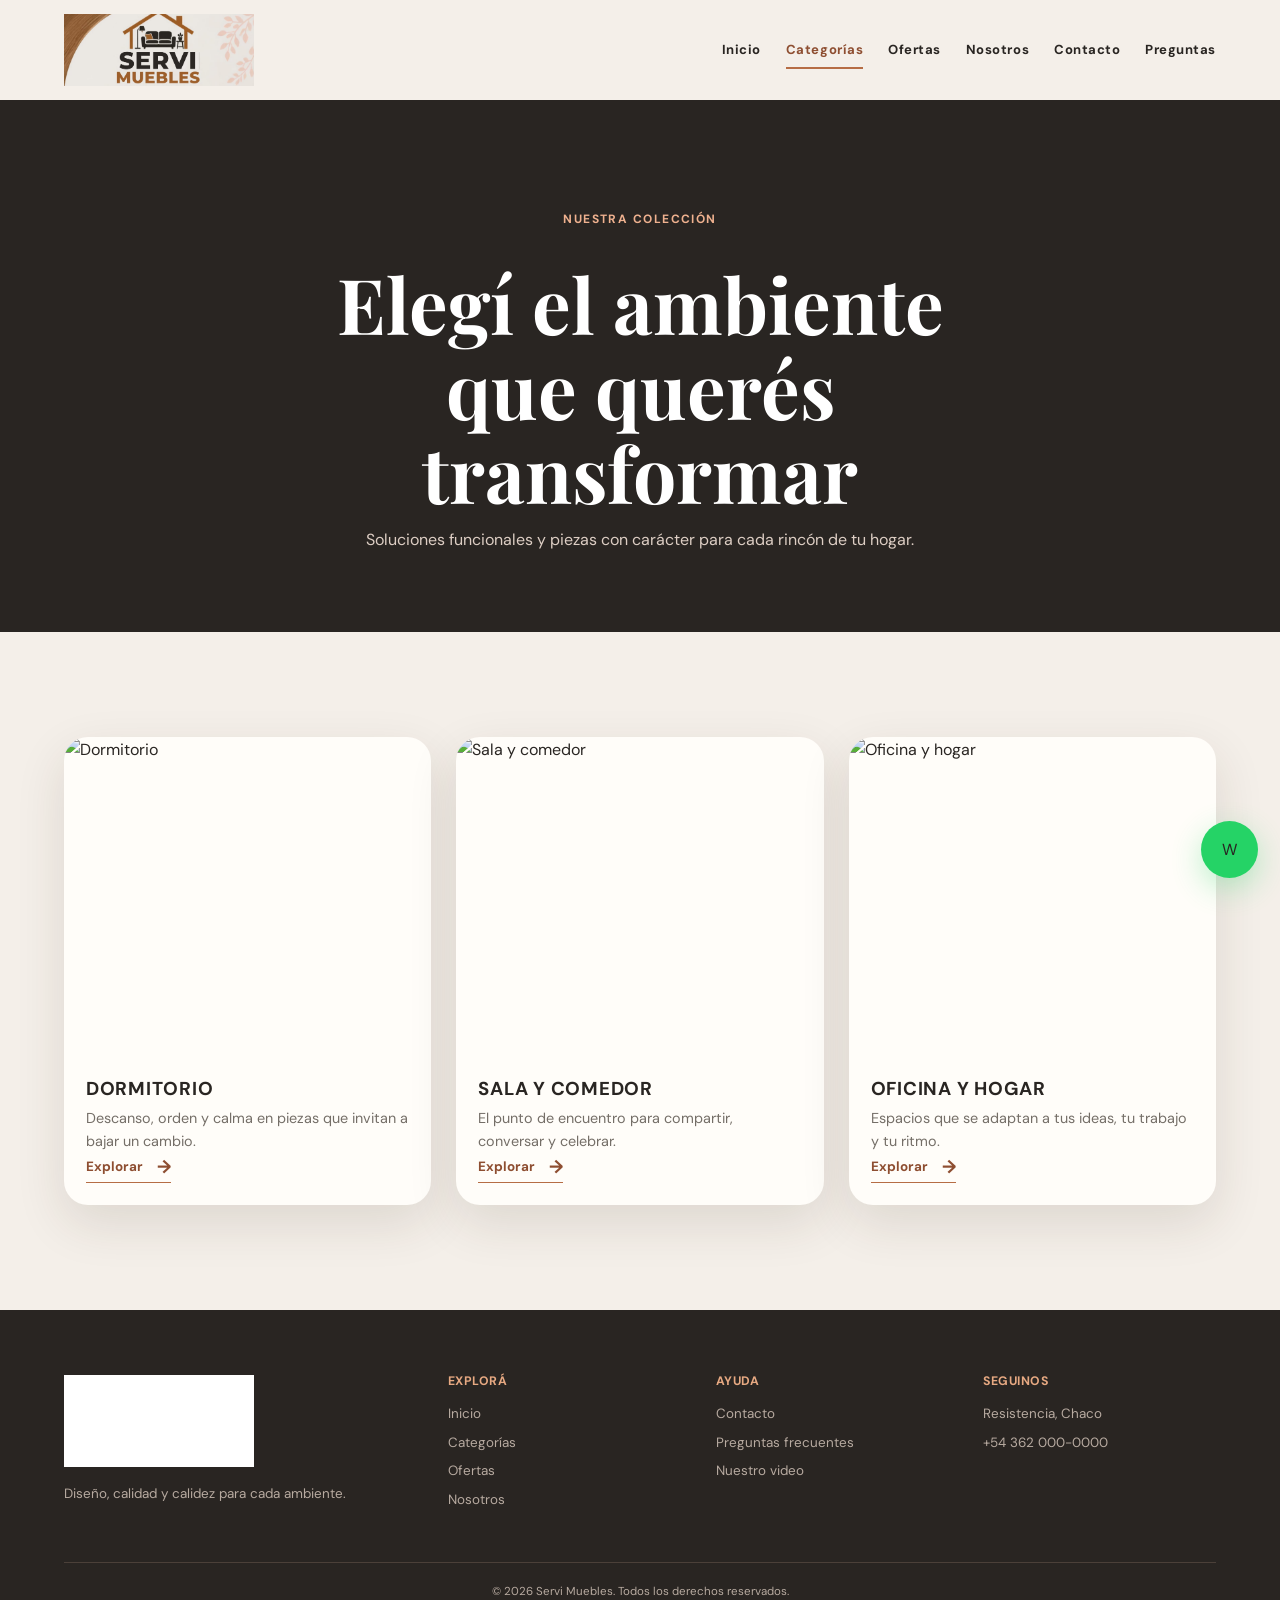
==== categorias.html @ a5e80b53 "inicio" ====
<!DOCTYPE html><html lang="es"><head><meta charset="UTF-8"><meta name="viewport" content="width=device-width, initial-scale=1"><title>Categorías | Servi Muebles</title><link rel="preconnect" href="https://fonts.googleapis.com"><link href="https://fonts.googleapis.com/css2?family=DM+Sans:wght@400;500;600;700&family=Playfair+Display:wght@600;700&display=swap" rel="stylesheet"><link rel="stylesheet" href="styles.css"></head><body>
<header class="header"><a href="index.html" class="brand"><img src="img/logo.jpeg" alt="Servi Muebles"></a><button class="burger" aria-label="Abrir menú" aria-expanded="false"><span></span><span></span><span></span></button><nav class="nav"><a href="index.html">Inicio</a><a class="on" href="categorias.html">Categorías</a><a href="ofertas.html">Ofertas</a><a href="nosotros.html">Nosotros</a><a href="contacto.html">Contacto</a><a href="faq.html">Preguntas</a></nav></header>
<main><section class="page-hero"><span class="crumb">Nuestra colección</span><h1>Elegí el ambiente<br>que querés transformar</h1><p>Soluciones funcionales y piezas con carácter para cada rincón de tu hogar.</p></section><section class="sec"><div class="page-content"><div class="detail-grid"><a class="detail-card reveal" href="dormitorio.html"><img src="https://images.unsplash.com/photo-1616486338812-3dadae4b4ace?auto=format&fit=crop&w=1000&q=85" alt="Dormitorio"><div><h3>Dormitorio</h3><p>Descanso, orden y calma en piezas que invitan a bajar un cambio.</p><span class="text-link">Explorar <span>→</span></span></div></a><a class="detail-card reveal" href="sala-comedor.html"><img src="https://images.unsplash.com/photo-1618221195710-dd6b41faaea6?auto=format&fit=crop&w=1000&q=85" alt="Sala y comedor"><div><h3>Sala y comedor</h3><p>El punto de encuentro para compartir, conversar y celebrar.</p><span class="text-link">Explorar <span>→</span></span></div></a><a class="detail-card reveal" href="oficina-hogar.html"><img src="https://images.unsplash.com/photo-1497366754035-f200968a6e72?auto=format&fit=crop&w=1000&q=85" alt="Oficina y hogar"><div><h3>Oficina y hogar</h3><p>Espacios que se adaptan a tus ideas, tu trabajo y tu ritmo.</p><span class="text-link">Explorar <span>→</span></span></div></a></div></div></section></main>
<footer class="footer"><div class="fgrid"><div><img class="footer-logo" src="img/logo.jpeg" alt="Servi Muebles"><p>Diseño, calidad y calidez para cada ambiente.</p></div><div><h4>Explorá</h4><a href="index.html">Inicio</a><a href="categorias.html">Categorías</a><a href="ofertas.html">Ofertas</a><a href="nosotros.html">Nosotros</a></div><div><h4>Ayuda</h4><a href="contacto.html">Contacto</a><a href="faq.html">Preguntas frecuentes</a><a href="index.html#videoSlide">Nuestro video</a></div><div><h4>Seguinos</h4><p>Resistencia, Chaco</p><p>+54 362 000-0000</p></div></div><p class="copy">© 2026 Servi Muebles. Todos los derechos reservados.</p></footer><a class="wa" id="wa" target="_blank" rel="noopener" aria-label="WhatsApp">W</a><button class="top" aria-label="Volver arriba">↑</button><script src="script.js"></script></body></html>
---- styles.css ----
:root{--ink:#292522;--muted:#746e67;--clay:#b66d45;--clay-dark:#8e4e31;--sand:#f4efe9;--paper:#fffdf9;--line:#e5dcd3;--shadow:0 18px 50px rgba(56,39,28,.12);--radius:24px}
*{box-sizing:border-box;margin:0;padding:0}html{scroll-behavior:smooth;scroll-padding-top:88px}body{font-family:'DM Sans',sans-serif;color:var(--ink);background:var(--sand);line-height:1.6;overflow-x:hidden}img,iframe,video{max-width:100%;display:block}a{color:inherit;text-decoration:none}button,input,select,textarea{font:inherit}button{cursor:pointer}h1,h2,h3,h4{line-height:1.1}h1,h2{font-family:'Playfair Display',serif}h3,h4{text-transform:uppercase;letter-spacing:.04em}code{font-size:.86em;color:#f6d5bf}
:focus-visible{outline:3px solid var(--clay);outline-offset:3px}.header{position:sticky;top:0;z-index:50;display:flex;justify-content:space-between;align-items:center;gap:30px;padding:14px 5%;background:rgba(244,239,233,.93);backdrop-filter:blur(16px);transition:box-shadow .3s}.header.scrolled{box-shadow:0 8px 30px rgba(42,30,22,.1)}.brand img{width:190px;height:auto}.nav{display:flex;align-items:center;gap:25px}.nav a{font-size:.82rem;font-weight:700;letter-spacing:.04em;padding:7px 0;border-bottom:2px solid transparent;transition:.25s}.nav a:hover,.nav a.on{color:var(--clay-dark);border-color:var(--clay)}.burger{display:none;background:none;border:0;width:36px}.burger span{display:block;height:2px;background:var(--ink);margin:7px 0;border-radius:3px;transition:.3s}.burger.open span:nth-child(1){transform:translateY(9px) rotate(45deg)}.burger.open span:nth-child(2){opacity:0}.burger.open span:nth-child(3){transform:translateY(-9px) rotate(-45deg)}
.hero{position:relative;height:min(760px,calc(100vh - 82px));min-height:560px;background:#302722;overflow:hidden}.slide{position:absolute;inset:0;display:flex;align-items:center;background-position:center;background-size:cover;opacity:0;visibility:hidden;transition:opacity .8s,visibility .8s}.slide.active{opacity:1;visibility:visible;z-index:1}.slide:before{content:"";position:absolute;inset:0;background:linear-gradient(90deg,rgba(25,18,14,.78),rgba(25,18,14,.22) 65%,rgba(25,18,14,.08))}.caption{position:relative;z-index:2;color:#fff;padding:0 10%;width:min(760px,90%)}.caption h1,.caption h2{font-size:clamp(2.5rem,6vw,5.7rem);font-weight:600;margin:12px 0 18px;max-width:760px}.caption p{max-width:540px;font-size:1.08rem;margin-bottom:28px;color:#f9eee6}.eyebrow{display:inline-block;color:var(--clay);font-size:.72rem;font-weight:700;letter-spacing:.18em;text-transform:uppercase}.caption .eyebrow{color:#f0b18d}.btn{display:inline-flex;align-items:center;justify-content:center;gap:15px;border:1px solid var(--clay);border-radius:999px;background:var(--clay);color:#fff;padding:13px 21px;font-size:.82rem;font-weight:700;transition:transform .25s,background .25s,box-shadow .25s}.btn span,.text-link span{font-size:1.15rem;line-height:0}.btn:hover{background:var(--clay-dark);box-shadow:0 10px 22px rgba(142,78,49,.25);transform:translateY(-2px)}.btn-light{background:transparent;color:var(--clay-dark)}.btn-light:hover{color:#fff}.arrow{position:absolute;top:50%;z-index:5;transform:translateY(-50%);width:46px;height:46px;border:1px solid rgba(255,255,255,.55);border-radius:50%;background:rgba(255,255,255,.08);color:#fff;font-size:1.15rem;transition:.25s}.arrow:hover{background:var(--clay);border-color:var(--clay)}.prev{left:4%}.next{right:4%}.dots{position:absolute;bottom:28px;left:0;right:0;z-index:5;display:flex;justify-content:center;gap:10px}.dots button{width:30px;height:3px;border:0;background:rgba(255,255,255,.45);transition:.3s}.dots button.on{background:#fff;width:54px}.video-slide{background:#1b1714}.youtube-wrap{position:absolute;inset:0;z-index:0}.youtube-wrap iframe{width:100%;height:100%;border:0;opacity:.72}.video-slide:before{z-index:1;background:linear-gradient(90deg,rgba(25,18,14,.86),rgba(25,18,14,.3) 70%)}
.sec{position:relative;padding:105px 5%;background:var(--sand)}.sec.alt{background:var(--paper)}.section-heading{max-width:740px;margin:0 auto 46px;text-align:center}.section-heading h2{font-size:clamp(2rem,4vw,3.4rem);font-weight:600;margin:12px 0}.sub{color:var(--muted);font-size:1rem}.grid{display:grid;gap:26px;max-width:1220px;margin:0 auto}.g3{grid-template-columns:repeat(3,1fr)}.g4{grid-template-columns:repeat(4,1fr)}.card{background:var(--paper);border:1px solid rgba(180,157,139,.25);border-radius:var(--radius);overflow:hidden;box-shadow:var(--shadow);transition:transform .35s,box-shadow .35s}.alt .card{background:#fbf6f0}.card:hover{transform:translateY(-8px);box-shadow:0 25px 55px rgba(56,39,28,.18)}.ph{position:relative;aspect-ratio:1.2;background:linear-gradient(135deg,#e9c6b3,#9c5838);overflow:hidden}.ph img{width:100%;height:100%;object-fit:cover;transition:transform .7s;filter:saturate(.92)}.card:hover .ph img{transform:scale(1.08)}.card-copy{padding:20px}.cat .card-copy{position:relative;padding:22px 24px 25px}.cat h3,.prod h3{font-size:1rem;margin:9px 0 7px}.card-number{font-size:.72rem;color:var(--clay);font-weight:700}.link{display:flex;align-items:center;justify-content:space-between;color:var(--clay-dark);font-size:.85rem;font-weight:700}.link b{font-size:1.25rem}.prod{text-align:center}.prod .card-copy{padding:18px 18px 23px}.prod p{color:var(--muted);font-size:.9rem;margin:10px 0 16px}.prod b{color:var(--clay-dark);font-size:1.13rem;margin-left:6px}.prod .btn{padding:10px 18px;font-size:.76rem}.tag{position:absolute;top:14px;left:14px;z-index:2;background:var(--ink);color:#fff;padding:6px 12px;border-radius:999px;font-size:.72rem;font-weight:700}.center{text-align:center;margin-top:40px}.two{display:grid;grid-template-columns:1fr 1fr;gap:clamp(35px,7vw,100px);align-items:center;max-width:1220px;margin:0 auto}.two h2{font-size:clamp(2rem,4vw,3.5rem);font-weight:600;margin:12px 0 20px}.two p{color:var(--muted);margin-bottom:14px}.frame{position:relative;padding:0 0 28px 28px}.frame:before{content:"";position:absolute;inset:28px 28px 0 0;background:#e5bca8;border-radius:var(--radius)}.frame .ph{position:relative;aspect-ratio:1;border-radius:var(--radius);box-shadow:var(--shadow)}.stamp{position:absolute;right:0;bottom:0;background:var(--clay);color:#fff;padding:16px 23px;border-radius:50%;width:106px;height:106px;display:grid;place-content:center;text-align:center;font-size:.7rem;text-transform:uppercase;letter-spacing:.08em;transform:rotate(9deg)}.stamp strong{font-family:'Playfair Display';font-size:1.55rem}.stats{display:grid;grid-template-columns:repeat(2,1fr);gap:12px;margin:26px 0}.stats div{padding:13px 15px;border-left:3px solid var(--clay);background:rgba(255,255,255,.5)}.stats strong{display:block;color:var(--clay-dark);font-family:'Playfair Display';font-size:2rem}.stats span{color:var(--muted);font-size:.78rem}.text-link{display:inline-flex;gap:14px;align-items:center;color:var(--clay-dark);font-size:.84rem;font-weight:700;border-bottom:1px solid var(--clay);padding-bottom:4px}.contact-layout{align-items:start}.form{padding:30px;display:grid;gap:14px}.form-title{display:flex;align-items:center;gap:13px;margin-bottom:4px}.form-title span{color:var(--clay);font-weight:700}.form-title h3{font-size:1.1rem}.form label{display:grid;gap:6px;color:var(--ink);font-size:.82rem;font-weight:700}input,select,textarea{width:100%;border:1px solid var(--line);border-radius:10px;background:#fff;padding:12px 13px;color:var(--ink);outline:0;transition:border .2s,box-shadow .2s}input:focus,select:focus,textarea:focus{border-color:var(--clay);box-shadow:0 0 0 3px rgba(182,109,69,.12)}textarea{resize:vertical}.err{min-height:1.2em;color:#ad382d;font-size:.8rem}.contact-info{padding:12px 0}.contact-info h3{font-family:'Playfair Display';font-size:clamp(1.8rem,3vw,2.7rem);font-weight:600;margin:12px 0 25px;text-transform:none}.info{display:grid;grid-template-columns:repeat(2,1fr);gap:15px;list-style:none;margin-bottom:25px}.info li{display:grid;gap:4px}.info b{font-size:.7rem;letter-spacing:.12em;text-transform:uppercase;color:var(--clay)}.info span{font-size:.85rem;color:var(--muted)}iframe{width:100%;height:250px;border:0;border-radius:16px}.faq{max-width:850px;margin:0 auto}.q{border-top:1px solid var(--line)}.q:last-child{border-bottom:1px solid var(--line)}.q button{width:100%;display:flex;align-items:center;justify-content:space-between;gap:25px;padding:22px 5px;border:0;background:transparent;color:var(--ink);font-weight:700;text-align:left}.q i{font-style:normal;color:var(--clay);font-size:1.4rem;font-weight:400}.a{max-height:0;overflow:hidden;transition:max-height .35s}.a p{padding:0 45px 22px 5px;color:var(--muted);font-size:.92rem}
.wa{position:fixed;right:22px;bottom:22px;z-index:60;width:57px;height:57px;display:grid;place-items:center;border-radius:50%;background:#25d366;box-shadow:0 10px 30px rgba(37,211,102,.3);animation:pulse 2.3s infinite}.wa:before{content:attr(data-tip);position:absolute;right:67px;background:var(--ink);color:#fff;padding:6px 10px;border-radius:7px;font-size:.75rem;white-space:nowrap;opacity:0;transition:.25s}.wa:hover:before{opacity:1}@keyframes pulse{0%,100%{box-shadow:0 10px 30px rgba(37,211,102,.25)}50%{box-shadow:0 10px 30px rgba(37,211,102,.25),0 0 0 12px rgba(37,211,102,0)}}.footer{background:var(--ink);color:#e9ded5;padding:65px 5% 22px}.fgrid{display:grid;grid-template-columns:1.5fr 1fr 1fr 1fr;gap:35px;max-width:1220px;margin:0 auto}.footer-logo{width:190px;filter:brightness(0) invert(1);margin-bottom:16px}.footer p,.footer a{display:block;color:#b7aaa0;font-size:.84rem;margin-bottom:7px}.footer h4{color:#e7a982;font-size:.77rem;margin-bottom:15px}.footer a:hover{color:#fff}.soc{display:flex;gap:10px;margin-top:14px}.soc a{display:grid;place-items:center;width:31px;height:31px;border:1px solid #66574e;border-radius:50%;color:#e7a982;font-size:.72rem}.copy{max-width:1220px;margin:45px auto 0;padding-top:20px;border-top:1px solid #4b4039;text-align:center!important;font-size:.72rem!important}.top{position:fixed;left:22px;bottom:22px;z-index:60;width:42px;height:42px;border:1px solid var(--clay);border-radius:50%;background:var(--clay);color:#fff;font-size:1.15rem;opacity:0;pointer-events:none;transition:.3s}.top.show{opacity:1;pointer-events:auto}.reveal{opacity:0;transform:translateY(25px);transition:opacity .7s,transform .7s}.reveal.in{opacity:1;transform:none}
.page-hero{padding:105px 5% 80px;background:var(--ink);color:#fff;text-align:center}.page-hero h1{font-size:clamp(2.6rem,6vw,5rem);margin:12px auto;max-width:820px}.page-hero p{max-width:620px;margin:auto;color:#ddcec4}.page-content{max-width:1220px;margin:auto}.detail-grid{display:grid;grid-template-columns:repeat(3,1fr);gap:25px}.detail-card{background:var(--paper);border-radius:var(--radius);overflow:hidden;box-shadow:var(--shadow)}.detail-card img{width:100%;aspect-ratio:1.15;object-fit:cover}.detail-card div{padding:22px}.detail-card h3{margin-bottom:8px}.detail-card p{color:var(--muted);font-size:.9rem}.crumb{display:inline-block;margin-bottom:20px;color:#efb18f;font-size:.75rem;font-weight:700;letter-spacing:.12em;text-transform:uppercase}
@media(max-width:1024px){.nav{gap:15px}.nav a{font-size:.76rem}.g4{grid-template-columns:repeat(2,1fr)}.fgrid{grid-template-columns:repeat(2,1fr)}}
@media(max-width:768px){.header{padding:12px 5%}.brand img{width:164px}.burger{display:block}.nav{position:absolute;top:100%;left:0;right:0;display:flex;align-items:stretch;flex-direction:column;gap:0;background:rgba(244,239,233,.98);box-shadow:var(--shadow);max-height:0;overflow:hidden;transition:max-height .4s}.nav.open{max-height:420px}.nav a{padding:14px 5%;border-bottom:1px solid var(--line)}.hero{height:calc(100svh - 75px);min-height:560px}.caption{padding:0 12%}.caption h1,.caption h2{font-size:clamp(2.35rem,11vw,4.3rem)}.caption p{font-size:.98rem}.arrow{width:38px;height:38px}.prev{left:4%}.next{right:4%}.sec{padding:75px 5%}.g3,.two{grid-template-columns:1fr}.two{gap:42px}.frame{max-width:620px;margin:0 auto}.info{grid-template-columns:1fr 1fr}.detail-grid{grid-template-columns:repeat(2,1fr)}}
@media(max-width:520px){.g4,.fgrid,.detail-grid{grid-template-columns:1fr}.section-heading{margin-bottom:32px}.caption{padding:0 13%}.caption .btn{padding:12px 17px}.dots{bottom:22px}.frame{padding-left:15px}.frame:before{inset:15px 15px 0 0}.stats{gap:8px}.stats strong{font-size:1.6rem}.stats span{font-size:.7rem}.info{grid-template-columns:1fr}.form{padding:21px}.wa{right:15px;bottom:15px;width:52px;height:52px}.top{left:15px;bottom:15px}.footer{padding-top:50px}}
@media(prefers-reduced-motion:reduce){*,*:before,*:after{animation:none!important;transition:none!important;scroll-behavior:auto!important}}
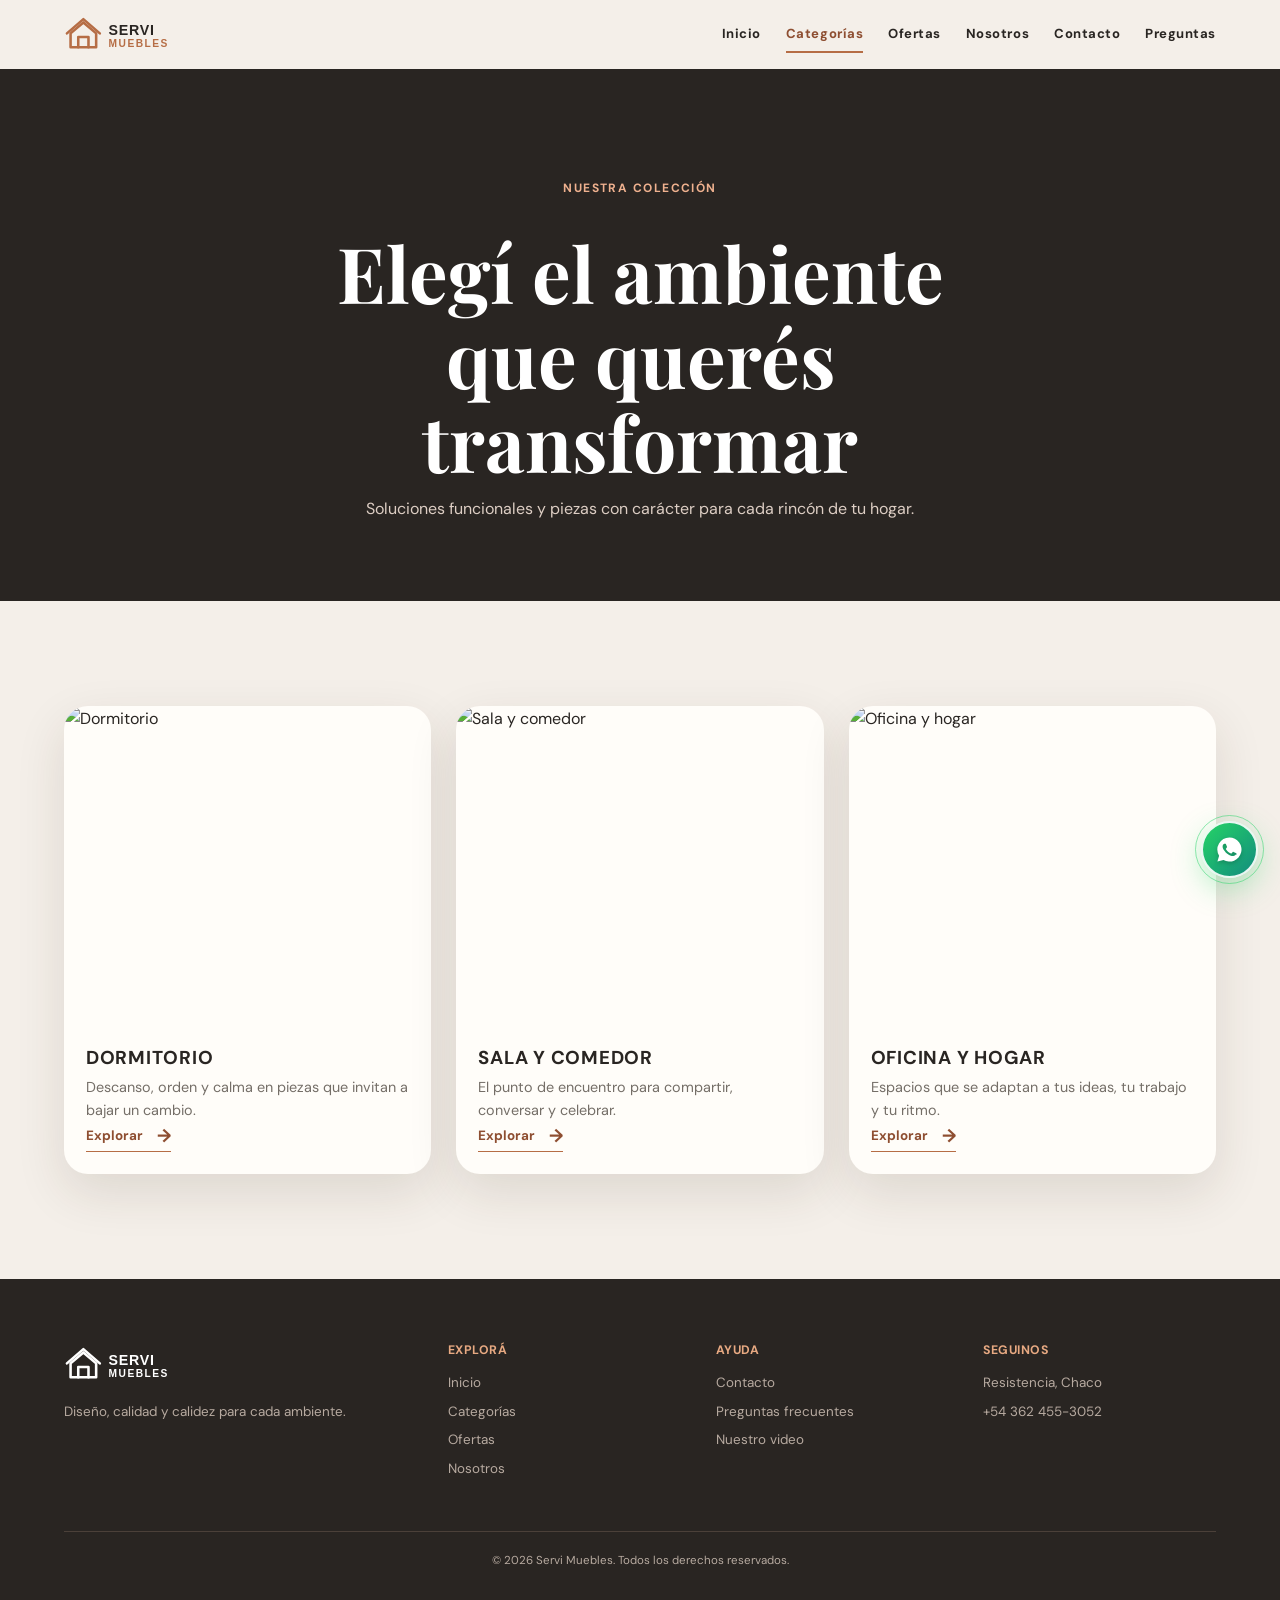
==== commit 86780c01: "whatsapp" ====
--- a/categorias.html
+++ b/categorias.html
@@ -1,5 +1,5 @@
 <!DOCTYPE html><html lang="es"><head><meta charset="UTF-8"><meta name="viewport" content="width=device-width, initial-scale=1"><title>Categorías | Servi Muebles</title><link rel="preconnect" href="https://fonts.googleapis.com"><link href="https://fonts.googleapis.com/css2?family=DM+Sans:wght@400;500;600;700&family=Playfair+Display:wght@600;700&display=swap" rel="stylesheet"><link rel="stylesheet" href="styles.css"></head><body>
-<header class="header"><a href="index.html" class="brand"><img src="img/logo.jpeg" alt="Servi Muebles"></a><button class="burger" aria-label="Abrir menú" aria-expanded="false"><span></span><span></span><span></span></button><nav class="nav"><a href="index.html">Inicio</a><a class="on" href="categorias.html">Categorías</a><a href="ofertas.html">Ofertas</a><a href="nosotros.html">Nosotros</a><a href="contacto.html">Contacto</a><a href="faq.html">Preguntas</a></nav></header>
+<header class="header"><a href="index.html" class="brand"><img src="img/logo.svg" alt="Servi Muebles"></a><button class="burger" aria-label="Abrir menú" aria-expanded="false"><span></span><span></span><span></span></button><nav class="nav"><a href="index.html">Inicio</a><a class="on" href="categorias.html">Categorías</a><a href="ofertas.html">Ofertas</a><a href="nosotros.html">Nosotros</a><a href="contacto.html">Contacto</a><a href="faq.html">Preguntas</a></nav></header>
 <main><section class="page-hero"><span class="crumb">Nuestra colección</span><h1>Elegí el ambiente<br>que querés transformar</h1><p>Soluciones funcionales y piezas con carácter para cada rincón de tu hogar.</p></section><section class="sec"><div class="page-content"><div class="detail-grid"><a class="detail-card reveal" href="dormitorio.html"><img src="https://images.unsplash.com/photo-1616486338812-3dadae4b4ace?auto=format&fit=crop&w=1000&q=85" alt="Dormitorio"><div><h3>Dormitorio</h3><p>Descanso, orden y calma en piezas que invitan a bajar un cambio.</p><span class="text-link">Explorar <span>→</span></span></div></a><a class="detail-card reveal" href="sala-comedor.html"><img src="https://images.unsplash.com/photo-1618221195710-dd6b41faaea6?auto=format&fit=crop&w=1000&q=85" alt="Sala y comedor"><div><h3>Sala y comedor</h3><p>El punto de encuentro para compartir, conversar y celebrar.</p><span class="text-link">Explorar <span>→</span></span></div></a><a class="detail-card reveal" href="oficina-hogar.html"><img src="https://images.unsplash.com/photo-1497366754035-f200968a6e72?auto=format&fit=crop&w=1000&q=85" alt="Oficina y hogar"><div><h3>Oficina y hogar</h3><p>Espacios que se adaptan a tus ideas, tu trabajo y tu ritmo.</p><span class="text-link">Explorar <span>→</span></span></div></a></div></div></section></main>
-<footer class="footer"><div class="fgrid"><div><img class="footer-logo" src="img/logo.jpeg" alt="Servi Muebles"><p>Diseño, calidad y calidez para cada ambiente.</p></div><div><h4>Explorá</h4><a href="index.html">Inicio</a><a href="categorias.html">Categorías</a><a href="ofertas.html">Ofertas</a><a href="nosotros.html">Nosotros</a></div><div><h4>Ayuda</h4><a href="contacto.html">Contacto</a><a href="faq.html">Preguntas frecuentes</a><a href="index.html#videoSlide">Nuestro video</a></div><div><h4>Seguinos</h4><p>Resistencia, Chaco</p><p>+54 362 000-0000</p></div></div><p class="copy">© 2026 Servi Muebles. Todos los derechos reservados.</p></footer><a class="wa" id="wa" target="_blank" rel="noopener" aria-label="WhatsApp">W</a><button class="top" aria-label="Volver arriba">↑</button><script src="script.js"></script></body></html>
+<footer class="footer"><div class="fgrid"><div><img class="footer-logo" src="img/logo.svg" alt="Servi Muebles"><p>Diseño, calidad y calidez para cada ambiente.</p></div><div><h4>Explorá</h4><a href="index.html">Inicio</a><a href="categorias.html">Categorías</a><a href="ofertas.html">Ofertas</a><a href="nosotros.html">Nosotros</a></div><div><h4>Ayuda</h4><a href="contacto.html">Contacto</a><a href="faq.html">Preguntas frecuentes</a><a href="index.html#videoSlide">Nuestro video</a></div><div><h4>Seguinos</h4><p>Resistencia, Chaco</p><p>+54 362 455-3052</p></div></div><p class="copy">© 2026 Servi Muebles. Todos los derechos reservados.</p></footer><a class="wa" id="wa" target="_blank" rel="noopener" aria-label="Escribinos por WhatsApp" data-tip="¿Hablamos?"><svg viewBox="0 0 24 24" width="29" height="29" fill="none" aria-hidden="true"><path fill="currentColor" d="M12 2a10 10 0 0 0-8.6 15.1L2 22l5-1.3A10 10 0 1 0 12 2zm5.2 14.2c-.2.6-1.3 1.2-1.8 1.2-.5.1-1 .2-3.3-.7-2.8-1.1-4.6-4-4.7-4.2-.1-.2-1.1-1.5-1.1-2.8s.7-2 1-2.2c.2-.3.5-.3.7-.3h.5c.2 0 .4 0 .6.5l.8 2c.1.2.1.3 0 .5l-.3.4-.4.5c-.1.1-.3.3-.1.6.2.3.8 1.3 1.7 2.1 1.2 1 2.1 1.3 2.4 1.5.3.1.5.1.6-.1l.9-1.1c.2-.3.4-.2.6-.1l1.9.9c.3.1.5.2.5.3.1.2.1.8-.1 1.4z"/></svg></a><button class="top" aria-label="Volver arriba">↑</button><script src="script.js"></script></body></html>
 
--- a/styles.css
+++ b/styles.css
@@ -1,9 +1,9 @@
 :root{--ink:#292522;--muted:#746e67;--clay:#b66d45;--clay-dark:#8e4e31;--sand:#f4efe9;--paper:#fffdf9;--line:#e5dcd3;--shadow:0 18px 50px rgba(56,39,28,.12);--radius:24px}
 *{box-sizing:border-box;margin:0;padding:0}html{scroll-behavior:smooth;scroll-padding-top:88px}body{font-family:'DM Sans',sans-serif;color:var(--ink);background:var(--sand);line-height:1.6;overflow-x:hidden}img,iframe,video{max-width:100%;display:block}a{color:inherit;text-decoration:none}button,input,select,textarea{font:inherit}button{cursor:pointer}h1,h2,h3,h4{line-height:1.1}h1,h2{font-family:'Playfair Display',serif}h3,h4{text-transform:uppercase;letter-spacing:.04em}code{font-size:.86em;color:#f6d5bf}
 :focus-visible{outline:3px solid var(--clay);outline-offset:3px}.header{position:sticky;top:0;z-index:50;display:flex;justify-content:space-between;align-items:center;gap:30px;padding:14px 5%;background:rgba(244,239,233,.93);backdrop-filter:blur(16px);transition:box-shadow .3s}.header.scrolled{box-shadow:0 8px 30px rgba(42,30,22,.1)}.brand img{width:190px;height:auto}.nav{display:flex;align-items:center;gap:25px}.nav a{font-size:.82rem;font-weight:700;letter-spacing:.04em;padding:7px 0;border-bottom:2px solid transparent;transition:.25s}.nav a:hover,.nav a.on{color:var(--clay-dark);border-color:var(--clay)}.burger{display:none;background:none;border:0;width:36px}.burger span{display:block;height:2px;background:var(--ink);margin:7px 0;border-radius:3px;transition:.3s}.burger.open span:nth-child(1){transform:translateY(9px) rotate(45deg)}.burger.open span:nth-child(2){opacity:0}.burger.open span:nth-child(3){transform:translateY(-9px) rotate(-45deg)}
-.hero{position:relative;height:min(760px,calc(100vh - 82px));min-height:560px;background:#302722;overflow:hidden}.slide{position:absolute;inset:0;display:flex;align-items:center;background-position:center;background-size:cover;opacity:0;visibility:hidden;transition:opacity .8s,visibility .8s}.slide.active{opacity:1;visibility:visible;z-index:1}.slide:before{content:"";position:absolute;inset:0;background:linear-gradient(90deg,rgba(25,18,14,.78),rgba(25,18,14,.22) 65%,rgba(25,18,14,.08))}.caption{position:relative;z-index:2;color:#fff;padding:0 10%;width:min(760px,90%)}.caption h1,.caption h2{font-size:clamp(2.5rem,6vw,5.7rem);font-weight:600;margin:12px 0 18px;max-width:760px}.caption p{max-width:540px;font-size:1.08rem;margin-bottom:28px;color:#f9eee6}.eyebrow{display:inline-block;color:var(--clay);font-size:.72rem;font-weight:700;letter-spacing:.18em;text-transform:uppercase}.caption .eyebrow{color:#f0b18d}.btn{display:inline-flex;align-items:center;justify-content:center;gap:15px;border:1px solid var(--clay);border-radius:999px;background:var(--clay);color:#fff;padding:13px 21px;font-size:.82rem;font-weight:700;transition:transform .25s,background .25s,box-shadow .25s}.btn span,.text-link span{font-size:1.15rem;line-height:0}.btn:hover{background:var(--clay-dark);box-shadow:0 10px 22px rgba(142,78,49,.25);transform:translateY(-2px)}.btn-light{background:transparent;color:var(--clay-dark)}.btn-light:hover{color:#fff}.arrow{position:absolute;top:50%;z-index:5;transform:translateY(-50%);width:46px;height:46px;border:1px solid rgba(255,255,255,.55);border-radius:50%;background:rgba(255,255,255,.08);color:#fff;font-size:1.15rem;transition:.25s}.arrow:hover{background:var(--clay);border-color:var(--clay)}.prev{left:4%}.next{right:4%}.dots{position:absolute;bottom:28px;left:0;right:0;z-index:5;display:flex;justify-content:center;gap:10px}.dots button{width:30px;height:3px;border:0;background:rgba(255,255,255,.45);transition:.3s}.dots button.on{background:#fff;width:54px}.video-slide{background:#1b1714}.youtube-wrap{position:absolute;inset:0;z-index:0}.youtube-wrap iframe{width:100%;height:100%;border:0;opacity:.72}.video-slide:before{z-index:1;background:linear-gradient(90deg,rgba(25,18,14,.86),rgba(25,18,14,.3) 70%)}
-.sec{position:relative;padding:105px 5%;background:var(--sand)}.sec.alt{background:var(--paper)}.section-heading{max-width:740px;margin:0 auto 46px;text-align:center}.section-heading h2{font-size:clamp(2rem,4vw,3.4rem);font-weight:600;margin:12px 0}.sub{color:var(--muted);font-size:1rem}.grid{display:grid;gap:26px;max-width:1220px;margin:0 auto}.g3{grid-template-columns:repeat(3,1fr)}.g4{grid-template-columns:repeat(4,1fr)}.card{background:var(--paper);border:1px solid rgba(180,157,139,.25);border-radius:var(--radius);overflow:hidden;box-shadow:var(--shadow);transition:transform .35s,box-shadow .35s}.alt .card{background:#fbf6f0}.card:hover{transform:translateY(-8px);box-shadow:0 25px 55px rgba(56,39,28,.18)}.ph{position:relative;aspect-ratio:1.2;background:linear-gradient(135deg,#e9c6b3,#9c5838);overflow:hidden}.ph img{width:100%;height:100%;object-fit:cover;transition:transform .7s;filter:saturate(.92)}.card:hover .ph img{transform:scale(1.08)}.card-copy{padding:20px}.cat .card-copy{position:relative;padding:22px 24px 25px}.cat h3,.prod h3{font-size:1rem;margin:9px 0 7px}.card-number{font-size:.72rem;color:var(--clay);font-weight:700}.link{display:flex;align-items:center;justify-content:space-between;color:var(--clay-dark);font-size:.85rem;font-weight:700}.link b{font-size:1.25rem}.prod{text-align:center}.prod .card-copy{padding:18px 18px 23px}.prod p{color:var(--muted);font-size:.9rem;margin:10px 0 16px}.prod b{color:var(--clay-dark);font-size:1.13rem;margin-left:6px}.prod .btn{padding:10px 18px;font-size:.76rem}.tag{position:absolute;top:14px;left:14px;z-index:2;background:var(--ink);color:#fff;padding:6px 12px;border-radius:999px;font-size:.72rem;font-weight:700}.center{text-align:center;margin-top:40px}.two{display:grid;grid-template-columns:1fr 1fr;gap:clamp(35px,7vw,100px);align-items:center;max-width:1220px;margin:0 auto}.two h2{font-size:clamp(2rem,4vw,3.5rem);font-weight:600;margin:12px 0 20px}.two p{color:var(--muted);margin-bottom:14px}.frame{position:relative;padding:0 0 28px 28px}.frame:before{content:"";position:absolute;inset:28px 28px 0 0;background:#e5bca8;border-radius:var(--radius)}.frame .ph{position:relative;aspect-ratio:1;border-radius:var(--radius);box-shadow:var(--shadow)}.stamp{position:absolute;right:0;bottom:0;background:var(--clay);color:#fff;padding:16px 23px;border-radius:50%;width:106px;height:106px;display:grid;place-content:center;text-align:center;font-size:.7rem;text-transform:uppercase;letter-spacing:.08em;transform:rotate(9deg)}.stamp strong{font-family:'Playfair Display';font-size:1.55rem}.stats{display:grid;grid-template-columns:repeat(2,1fr);gap:12px;margin:26px 0}.stats div{padding:13px 15px;border-left:3px solid var(--clay);background:rgba(255,255,255,.5)}.stats strong{display:block;color:var(--clay-dark);font-family:'Playfair Display';font-size:2rem}.stats span{color:var(--muted);font-size:.78rem}.text-link{display:inline-flex;gap:14px;align-items:center;color:var(--clay-dark);font-size:.84rem;font-weight:700;border-bottom:1px solid var(--clay);padding-bottom:4px}.contact-layout{align-items:start}.form{padding:30px;display:grid;gap:14px}.form-title{display:flex;align-items:center;gap:13px;margin-bottom:4px}.form-title span{color:var(--clay);font-weight:700}.form-title h3{font-size:1.1rem}.form label{display:grid;gap:6px;color:var(--ink);font-size:.82rem;font-weight:700}input,select,textarea{width:100%;border:1px solid var(--line);border-radius:10px;background:#fff;padding:12px 13px;color:var(--ink);outline:0;transition:border .2s,box-shadow .2s}input:focus,select:focus,textarea:focus{border-color:var(--clay);box-shadow:0 0 0 3px rgba(182,109,69,.12)}textarea{resize:vertical}.err{min-height:1.2em;color:#ad382d;font-size:.8rem}.contact-info{padding:12px 0}.contact-info h3{font-family:'Playfair Display';font-size:clamp(1.8rem,3vw,2.7rem);font-weight:600;margin:12px 0 25px;text-transform:none}.info{display:grid;grid-template-columns:repeat(2,1fr);gap:15px;list-style:none;margin-bottom:25px}.info li{display:grid;gap:4px}.info b{font-size:.7rem;letter-spacing:.12em;text-transform:uppercase;color:var(--clay)}.info span{font-size:.85rem;color:var(--muted)}iframe{width:100%;height:250px;border:0;border-radius:16px}.faq{max-width:850px;margin:0 auto}.q{border-top:1px solid var(--line)}.q:last-child{border-bottom:1px solid var(--line)}.q button{width:100%;display:flex;align-items:center;justify-content:space-between;gap:25px;padding:22px 5px;border:0;background:transparent;color:var(--ink);font-weight:700;text-align:left}.q i{font-style:normal;color:var(--clay);font-size:1.4rem;font-weight:400}.a{max-height:0;overflow:hidden;transition:max-height .35s}.a p{padding:0 45px 22px 5px;color:var(--muted);font-size:.92rem}
-.wa{position:fixed;right:22px;bottom:22px;z-index:60;width:57px;height:57px;display:grid;place-items:center;border-radius:50%;background:#25d366;box-shadow:0 10px 30px rgba(37,211,102,.3);animation:pulse 2.3s infinite}.wa:before{content:attr(data-tip);position:absolute;right:67px;background:var(--ink);color:#fff;padding:6px 10px;border-radius:7px;font-size:.75rem;white-space:nowrap;opacity:0;transition:.25s}.wa:hover:before{opacity:1}@keyframes pulse{0%,100%{box-shadow:0 10px 30px rgba(37,211,102,.25)}50%{box-shadow:0 10px 30px rgba(37,211,102,.25),0 0 0 12px rgba(37,211,102,0)}}.footer{background:var(--ink);color:#e9ded5;padding:65px 5% 22px}.fgrid{display:grid;grid-template-columns:1.5fr 1fr 1fr 1fr;gap:35px;max-width:1220px;margin:0 auto}.footer-logo{width:190px;filter:brightness(0) invert(1);margin-bottom:16px}.footer p,.footer a{display:block;color:#b7aaa0;font-size:.84rem;margin-bottom:7px}.footer h4{color:#e7a982;font-size:.77rem;margin-bottom:15px}.footer a:hover{color:#fff}.soc{display:flex;gap:10px;margin-top:14px}.soc a{display:grid;place-items:center;width:31px;height:31px;border:1px solid #66574e;border-radius:50%;color:#e7a982;font-size:.72rem}.copy{max-width:1220px;margin:45px auto 0;padding-top:20px;border-top:1px solid #4b4039;text-align:center!important;font-size:.72rem!important}.top{position:fixed;left:22px;bottom:22px;z-index:60;width:42px;height:42px;border:1px solid var(--clay);border-radius:50%;background:var(--clay);color:#fff;font-size:1.15rem;opacity:0;pointer-events:none;transition:.3s}.top.show{opacity:1;pointer-events:auto}.reveal{opacity:0;transform:translateY(25px);transition:opacity .7s,transform .7s}.reveal.in{opacity:1;transform:none}
+.hero{position:relative;height:min(760px,calc(100vh - 82px));min-height:560px;background:#302722;overflow:hidden}.slide{position:absolute;inset:0;display:flex;align-items:center;background-position:center;background-size:cover;opacity:0;visibility:hidden;transition:opacity .8s,visibility .8s}.slide.active{opacity:1;visibility:visible;z-index:1}.slide:before{content:"";position:absolute;inset:0;background:linear-gradient(90deg,rgba(25,18,14,.78),rgba(25,18,14,.22) 65%,rgba(25,18,14,.08))}.caption{position:relative;z-index:2;color:#fff;padding:0 10%;width:min(760px,90%)}.caption h1,.caption h2{font-size:clamp(2.5rem,6vw,5.7rem);font-weight:600;margin:12px 0 18px;max-width:760px}.caption p{max-width:540px;font-size:1.08rem;margin-bottom:28px;color:#f9eee6}.eyebrow{display:inline-block;color:var(--clay);font-size:.72rem;font-weight:700;letter-spacing:.18em;text-transform:uppercase}.caption .eyebrow{color:#f0b18d}.btn{position:relative;isolation:isolate;overflow:hidden;display:inline-flex;align-items:center;justify-content:center;gap:15px;border:1px solid var(--clay);border-radius:999px;background:linear-gradient(135deg,var(--clay),#c9825b);color:#fff;padding:13px 21px;font-size:.82rem;font-weight:700;box-shadow:0 10px 24px rgba(142,78,49,.2);transition:transform .25s,background .25s,box-shadow .25s,color .25s}.btn:before{content:"";position:absolute;inset:0;z-index:-1;background:linear-gradient(110deg,transparent 18%,rgba(255,255,255,.32) 50%,transparent 82%);transform:translateX(-130%);transition:transform .55s}.btn span,.text-link span{font-size:1.15rem;line-height:0;transition:transform .25s}.btn:hover:before{transform:translateX(130%)}.btn:hover{background:linear-gradient(135deg,#c9825b,var(--clay-dark));box-shadow:0 14px 28px rgba(142,78,49,.3);transform:translateY(-3px)}.btn:hover span{transform:translateX(3px) rotate(-8deg)}.btn:active{transform:translateY(-1px) scale(.98);box-shadow:0 7px 16px rgba(142,78,49,.24)}.btn-light{background:transparent;color:var(--clay-dark)}.btn-light:hover{color:#fff}.arrow{position:absolute;top:50%;z-index:5;transform:translateY(-50%);width:46px;height:46px;border:1px solid rgba(255,255,255,.65);border-radius:50%;background:rgba(255,255,255,.1);color:#fff;font-size:1.15rem;overflow:hidden;backdrop-filter:blur(8px);box-shadow:0 8px 20px rgba(0,0,0,.16);transition:transform .25s,background .25s,border-color .25s,box-shadow .25s}.arrow:before{content:"";position:absolute;inset:0;background:linear-gradient(135deg,rgba(255,255,255,.28),transparent 55%);opacity:0;transition:opacity .25s}.arrow:hover:before{opacity:1}.arrow:hover{background:var(--clay);border-color:var(--clay);box-shadow:0 12px 26px rgba(0,0,0,.24);transform:translateY(-50%) scale(1.08)}.arrow:active{transform:translateY(-50%) scale(.96)}.prev{left:4%}.next{right:4%}.dots{position:absolute;bottom:28px;left:0;right:0;z-index:5;display:flex;justify-content:center;gap:10px}.dots button{width:30px;height:4px;border:0;border-radius:999px;background:rgba(255,255,255,.45);box-shadow:0 2px 8px rgba(0,0,0,.18);transition:width .3s,background .3s,transform .3s}.dots button:hover{background:#fff;transform:scaleY(1.5)}.dots button.on{background:#fff;width:54px}.video-slide{background:#1b1714}.youtube-wrap{position:absolute;inset:0;z-index:0}.youtube-wrap iframe{width:100%;height:100%;border:0;opacity:.72}.video-slide:before{z-index:1;background:linear-gradient(90deg,rgba(25,18,14,.86),rgba(25,18,14,.3) 70%);pointer-events:none}
+.sec{position:relative;padding:105px 5%;background:var(--sand)}.sec.alt{background:var(--paper)}.section-heading{max-width:740px;margin:0 auto 46px;text-align:center}.section-heading h2{font-size:clamp(2rem,4vw,3.4rem);font-weight:600;margin:12px 0}.sub{color:var(--muted);font-size:1rem}.grid{display:grid;gap:26px;max-width:1220px;margin:0 auto}.g3{grid-template-columns:repeat(3,1fr)}.g4{grid-template-columns:repeat(4,1fr)}.card{background:var(--paper);border:1px solid rgba(180,157,139,.25);border-radius:var(--radius);overflow:hidden;box-shadow:var(--shadow);transition:transform .35s,box-shadow .35s}.alt .card{background:#fbf6f0}.card:hover{transform:translateY(-8px);box-shadow:0 25px 55px rgba(56,39,28,.18)}.ph{position:relative;aspect-ratio:1.2;background:linear-gradient(135deg,#e9c6b3,#9c5838);overflow:hidden}.ph img{width:100%;height:100%;object-fit:cover;transition:transform .7s;filter:saturate(.92)}.card:hover .ph img{transform:scale(1.08)}.card-copy{padding:20px}.cat .card-copy{position:relative;padding:22px 24px 25px}.cat h3,.prod h3{font-size:1rem;margin:9px 0 7px}.card-number{font-size:.72rem;color:var(--clay);font-weight:700}.link{display:flex;align-items:center;justify-content:space-between;color:var(--clay-dark);font-size:.85rem;font-weight:700}.link b{font-size:1.25rem}.prod{text-align:center}.prod .card-copy{padding:18px 18px 23px}.prod p{color:var(--muted);font-size:.9rem;margin:10px 0 16px}.prod b{color:var(--clay-dark);font-size:1.13rem;margin-left:6px}.prod .btn{width:100%;min-height:42px;padding:10px 18px;font-size:.76rem}.detail-card .btn{width:100%;margin-top:16px}.tag{position:absolute;top:14px;left:14px;z-index:2;background:var(--ink);color:#fff;padding:6px 12px;border-radius:999px;font-size:.72rem;font-weight:700}.center{text-align:center;margin-top:40px}.two{display:grid;grid-template-columns:1fr 1fr;gap:clamp(35px,7vw,100px);align-items:center;max-width:1220px;margin:0 auto}.two h2{font-size:clamp(2rem,4vw,3.5rem);font-weight:600;margin:12px 0 20px}.two p{color:var(--muted);margin-bottom:14px}.frame{position:relative;padding:0 0 28px 28px}.frame:before{content:"";position:absolute;inset:28px 28px 0 0;background:#e5bca8;border-radius:var(--radius)}.frame .ph{position:relative;aspect-ratio:1;border-radius:var(--radius);box-shadow:var(--shadow)}.stamp{position:absolute;right:0;bottom:0;background:var(--clay);color:#fff;padding:16px 23px;border-radius:50%;width:106px;height:106px;display:grid;place-content:center;text-align:center;font-size:.7rem;text-transform:uppercase;letter-spacing:.08em;transform:rotate(9deg)}.stamp strong{font-family:'Playfair Display';font-size:1.55rem}.stats{display:grid;grid-template-columns:repeat(2,1fr);gap:12px;margin:26px 0}.stats div{padding:13px 15px;border-left:3px solid var(--clay);background:rgba(255,255,255,.5)}.stats strong{display:block;color:var(--clay-dark);font-family:'Playfair Display';font-size:2rem}.stats span{color:var(--muted);font-size:.78rem}.text-link{display:inline-flex;gap:14px;align-items:center;color:var(--clay-dark);font-size:.84rem;font-weight:700;border-bottom:1px solid var(--clay);padding-bottom:4px}.contact-layout{align-items:start}.form{padding:30px;display:grid;gap:14px}.form-title{display:flex;align-items:center;gap:13px;margin-bottom:4px}.form-title span{color:var(--clay);font-weight:700}.form-title h3{font-size:1.1rem}.form label{display:grid;gap:6px;color:var(--ink);font-size:.82rem;font-weight:700}input,select,textarea{width:100%;border:1px solid var(--line);border-radius:10px;background:#fff;padding:12px 13px;color:var(--ink);outline:0;transition:border .2s,box-shadow .2s}input:focus,select:focus,textarea:focus{border-color:var(--clay);box-shadow:0 0 0 3px rgba(182,109,69,.12)}textarea{resize:vertical}.err{min-height:1.2em;color:#ad382d;font-size:.8rem}.contact-info{padding:12px 0}.contact-info h3{font-family:'Playfair Display';font-size:clamp(1.8rem,3vw,2.7rem);font-weight:600;margin:12px 0 25px;text-transform:none}.info{display:grid;grid-template-columns:repeat(2,1fr);gap:15px;list-style:none;margin-bottom:25px}.info li{display:grid;gap:4px}.info b{font-size:.7rem;letter-spacing:.12em;text-transform:uppercase;color:var(--clay)}.info span{font-size:.85rem;color:var(--muted)}iframe{width:100%;height:250px;border:0;border-radius:16px}.faq{max-width:850px;margin:0 auto}.q{border-top:1px solid var(--line)}.q:last-child{border-bottom:1px solid var(--line)}.q button{width:100%;display:flex;align-items:center;justify-content:space-between;gap:25px;padding:22px 5px;border:0;background:transparent;color:var(--ink);font-weight:700;text-align:left}.q i{font-style:normal;color:var(--clay);font-size:1.4rem;font-weight:400}.a{max-height:0;overflow:hidden;transition:max-height .35s}.a p{padding:0 45px 22px 5px;color:var(--muted);font-size:.92rem}
+.wa{color:#fff;position:fixed;right:22px;bottom:22px;z-index:60;width:57px;height:57px;display:grid;place-items:center;border:2px solid rgba(255,255,255,.9);border-radius:50%;background:linear-gradient(135deg,#25d366,#128c7e);box-shadow:0 10px 30px rgba(37,211,102,.34);animation:wa-pulse 2.6s infinite;transition:transform .25s,box-shadow .25s}.wa:before{content:attr(data-tip);position:absolute;right:67px;background:var(--ink);color:#fff;padding:6px 10px;border-radius:7px;font-size:.75rem;white-space:nowrap;opacity:0;transition:opacity .25s,transform .25s;transform:translateX(5px);pointer-events:none}.wa:after{content:"";position:absolute;inset:-8px;border:1px solid rgba(37,211,102,.5);border-radius:50%;animation:wa-ring 2.6s infinite;pointer-events:none}.wa svg{position:relative;z-index:1;filter:drop-shadow(0 2px 2px rgba(0,0,0,.18));transition:transform .25s}.wa:hover{box-shadow:0 14px 34px rgba(18,140,126,.42);transform:translateY(-5px) scale(1.08)}.wa:hover:before{opacity:1;transform:translateX(0)}.wa:hover svg{transform:scale(1.12) rotate(8deg)}@keyframes wa-pulse{0%,100%{box-shadow:0 10px 30px rgba(37,211,102,.3)}50%{box-shadow:0 10px 30px rgba(37,211,102,.3),0 0 0 12px rgba(37,211,102,0)}}@keyframes wa-ring{0%,100%{opacity:.75;transform:scale(.92)}55%{opacity:0;transform:scale(1.18)}}.footer{background:var(--ink);color:#e9ded5;padding:65px 5% 22px}.fgrid{display:grid;grid-template-columns:1.5fr 1fr 1fr 1fr;gap:35px;max-width:1220px;margin:0 auto}.footer-logo{width:190px;height:auto;filter:brightness(0) invert(1);margin-bottom:16px}.footer p,.footer a{display:block;color:#b7aaa0;font-size:.84rem;margin-bottom:7px}.footer h4{color:#e7a982;font-size:.77rem;margin-bottom:15px}.footer a:hover{color:#fff}.soc{display:flex;gap:10px;margin-top:14px}.soc a{display:grid;place-items:center;width:31px;height:31px;border:1px solid #66574e;border-radius:50%;color:#e7a982;font-size:.72rem}.soc svg{width:16px;height:16px}.copy{max-width:1220px;margin:45px auto 0;padding-top:20px;border-top:1px solid #4b4039;text-align:center!important;font-size:.72rem!important}.top{position:fixed;left:22px;bottom:22px;z-index:60;width:42px;height:42px;border:1px solid var(--clay);border-radius:50%;background:var(--clay);color:#fff;font-size:1.15rem;opacity:0;pointer-events:none;transition:.3s}.top.show{opacity:1;pointer-events:auto}.reveal{opacity:0;transform:translateY(25px);transition:opacity .7s,transform .7s}.reveal.in{opacity:1;transform:none}
 .page-hero{padding:105px 5% 80px;background:var(--ink);color:#fff;text-align:center}.page-hero h1{font-size:clamp(2.6rem,6vw,5rem);margin:12px auto;max-width:820px}.page-hero p{max-width:620px;margin:auto;color:#ddcec4}.page-content{max-width:1220px;margin:auto}.detail-grid{display:grid;grid-template-columns:repeat(3,1fr);gap:25px}.detail-card{background:var(--paper);border-radius:var(--radius);overflow:hidden;box-shadow:var(--shadow)}.detail-card img{width:100%;aspect-ratio:1.15;object-fit:cover}.detail-card div{padding:22px}.detail-card h3{margin-bottom:8px}.detail-card p{color:var(--muted);font-size:.9rem}.crumb{display:inline-block;margin-bottom:20px;color:#efb18f;font-size:.75rem;font-weight:700;letter-spacing:.12em;text-transform:uppercase}
 @media(max-width:1024px){.nav{gap:15px}.nav a{font-size:.76rem}.g4{grid-template-columns:repeat(2,1fr)}.fgrid{grid-template-columns:repeat(2,1fr)}}
 @media(max-width:768px){.header{padding:12px 5%}.brand img{width:164px}.burger{display:block}.nav{position:absolute;top:100%;left:0;right:0;display:flex;align-items:stretch;flex-direction:column;gap:0;background:rgba(244,239,233,.98);box-shadow:var(--shadow);max-height:0;overflow:hidden;transition:max-height .4s}.nav.open{max-height:420px}.nav a{padding:14px 5%;border-bottom:1px solid var(--line)}.hero{height:calc(100svh - 75px);min-height:560px}.caption{padding:0 12%}.caption h1,.caption h2{font-size:clamp(2.35rem,11vw,4.3rem)}.caption p{font-size:.98rem}.arrow{width:38px;height:38px}.prev{left:4%}.next{right:4%}.sec{padding:75px 5%}.g3,.two{grid-template-columns:1fr}.two{gap:42px}.frame{max-width:620px;margin:0 auto}.info{grid-template-columns:1fr 1fr}.detail-grid{grid-template-columns:repeat(2,1fr)}}
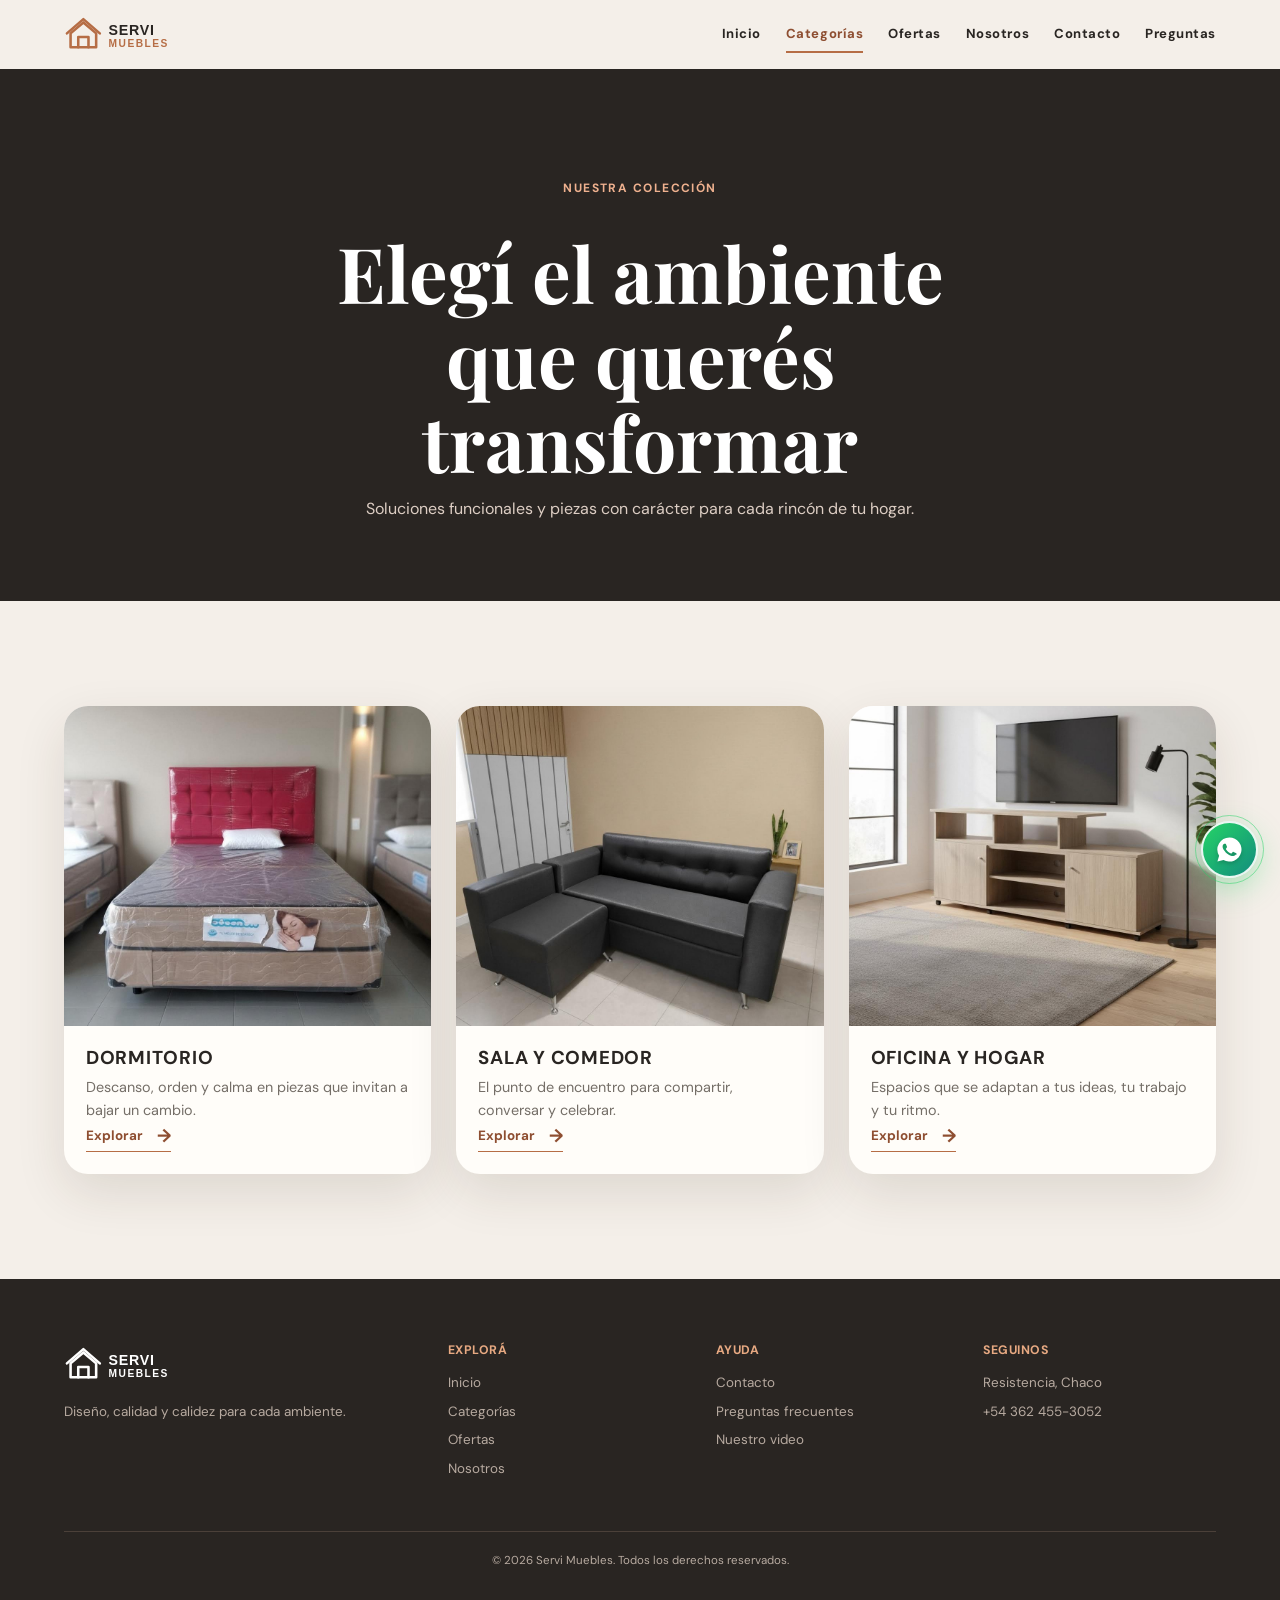
==== commit 457c309c: "ofertas" ====
--- a/categorias.html
+++ b/categorias.html
@@ -1,5 +1,129 @@
-<!DOCTYPE html><html lang="es"><head><meta charset="UTF-8"><meta name="viewport" content="width=device-width, initial-scale=1"><title>Categorías | Servi Muebles</title><link rel="preconnect" href="https://fonts.googleapis.com"><link href="https://fonts.googleapis.com/css2?family=DM+Sans:wght@400;500;600;700&family=Playfair+Display:wght@600;700&display=swap" rel="stylesheet"><link rel="stylesheet" href="styles.css"></head><body>
-<header class="header"><a href="index.html" class="brand"><img src="img/logo.svg" alt="Servi Muebles"></a><button class="burger" aria-label="Abrir menú" aria-expanded="false"><span></span><span></span><span></span></button><nav class="nav"><a href="index.html">Inicio</a><a class="on" href="categorias.html">Categorías</a><a href="ofertas.html">Ofertas</a><a href="nosotros.html">Nosotros</a><a href="contacto.html">Contacto</a><a href="faq.html">Preguntas</a></nav></header>
-<main><section class="page-hero"><span class="crumb">Nuestra colección</span><h1>Elegí el ambiente<br>que querés transformar</h1><p>Soluciones funcionales y piezas con carácter para cada rincón de tu hogar.</p></section><section class="sec"><div class="page-content"><div class="detail-grid"><a class="detail-card reveal" href="dormitorio.html"><img src="https://images.unsplash.com/photo-1616486338812-3dadae4b4ace?auto=format&fit=crop&w=1000&q=85" alt="Dormitorio"><div><h3>Dormitorio</h3><p>Descanso, orden y calma en piezas que invitan a bajar un cambio.</p><span class="text-link">Explorar <span>→</span></span></div></a><a class="detail-card reveal" href="sala-comedor.html"><img src="https://images.unsplash.com/photo-1618221195710-dd6b41faaea6?auto=format&fit=crop&w=1000&q=85" alt="Sala y comedor"><div><h3>Sala y comedor</h3><p>El punto de encuentro para compartir, conversar y celebrar.</p><span class="text-link">Explorar <span>→</span></span></div></a><a class="detail-card reveal" href="oficina-hogar.html"><img src="https://images.unsplash.com/photo-1497366754035-f200968a6e72?auto=format&fit=crop&w=1000&q=85" alt="Oficina y hogar"><div><h3>Oficina y hogar</h3><p>Espacios que se adaptan a tus ideas, tu trabajo y tu ritmo.</p><span class="text-link">Explorar <span>→</span></span></div></a></div></div></section></main>
-<footer class="footer"><div class="fgrid"><div><img class="footer-logo" src="img/logo.svg" alt="Servi Muebles"><p>Diseño, calidad y calidez para cada ambiente.</p></div><div><h4>Explorá</h4><a href="index.html">Inicio</a><a href="categorias.html">Categorías</a><a href="ofertas.html">Ofertas</a><a href="nosotros.html">Nosotros</a></div><div><h4>Ayuda</h4><a href="contacto.html">Contacto</a><a href="faq.html">Preguntas frecuentes</a><a href="index.html#videoSlide">Nuestro video</a></div><div><h4>Seguinos</h4><p>Resistencia, Chaco</p><p>+54 362 455-3052</p></div></div><p class="copy">© 2026 Servi Muebles. Todos los derechos reservados.</p></footer><a class="wa" id="wa" target="_blank" rel="noopener" aria-label="Escribinos por WhatsApp" data-tip="¿Hablamos?"><svg viewBox="0 0 24 24" width="29" height="29" fill="none" aria-hidden="true"><path fill="currentColor" d="M12 2a10 10 0 0 0-8.6 15.1L2 22l5-1.3A10 10 0 1 0 12 2zm5.2 14.2c-.2.6-1.3 1.2-1.8 1.2-.5.1-1 .2-3.3-.7-2.8-1.1-4.6-4-4.7-4.2-.1-.2-1.1-1.5-1.1-2.8s.7-2 1-2.2c.2-.3.5-.3.7-.3h.5c.2 0 .4 0 .6.5l.8 2c.1.2.1.3 0 .5l-.3.4-.4.5c-.1.1-.3.3-.1.6.2.3.8 1.3 1.7 2.1 1.2 1 2.1 1.3 2.4 1.5.3.1.5.1.6-.1l.9-1.1c.2-.3.4-.2.6-.1l1.9.9c.3.1.5.2.5.3.1.2.1.8-.1 1.4z"/></svg></a><button class="top" aria-label="Volver arriba">↑</button><script src="script.js"></script></body></html>
-
+<!doctype html>
+<html lang="es">
+  <head>
+    <meta charset="UTF-8" />
+    <meta name="viewport" content="width=device-width, initial-scale=1" />
+    <title>Categorías | Servi Muebles</title>
+    <link rel="preconnect" href="https://fonts.googleapis.com" />
+    <link
+      href="https://fonts.googleapis.com/css2?family=DM+Sans:wght@400;500;600;700&family=Playfair+Display:wght@600;700&display=swap"
+      rel="stylesheet"
+    />
+    <link rel="stylesheet" href="styles.css" />
+  </head>
+  <body>
+    <header class="header">
+      <a href="index.html" class="brand"
+        ><img src="img/logo.svg" alt="Servi Muebles" /></a
+      ><button class="burger" aria-label="Abrir menú" aria-expanded="false">
+        <span></span><span></span><span></span>
+      </button>
+      <nav class="nav">
+        <a href="index.html">Inicio</a
+        ><a class="on" href="categorias.html">Categorías</a
+        ><a href="ofertas.html">Ofertas</a><a href="nosotros.html">Nosotros</a
+        ><a href="contacto.html">Contacto</a><a href="faq.html">Preguntas</a>
+      </nav>
+    </header>
+    <main>
+      <section class="page-hero">
+        <span class="crumb">Nuestra colección</span>
+        <h1>Elegí el ambiente<br />que querés transformar</h1>
+        <p>
+          Soluciones funcionales y piezas con carácter para cada rincón de tu
+          hogar.
+        </p>
+      </section>
+      <section class="sec">
+        <div class="page-content">
+          <div class="detail-grid">
+            <a class="detail-card reveal" href="dormitorio.html"
+              ><img
+                src="./img/dormitorio/dormitorioSommier140x24.jpeg"
+                alt="Dormitorio"
+              />
+              <div>
+                <h3>Dormitorio</h3>
+                <p>
+                  Descanso, orden y calma en piezas que invitan a bajar un
+                  cambio.
+                </p>
+                <span class="text-link">Explorar <span>→</span></span>
+              </div></a
+            ><a class="detail-card reveal" href="sala-comedor.html"
+              ><img
+                src="./img/sala/salaLiving2.jpeg"
+                alt="Sala y comedor"
+              />
+              <div>
+                <h3>Sala y comedor</h3>
+                <p>
+                  El punto de encuentro para compartir, conversar y celebrar.
+                </p>
+                <span class="text-link">Explorar <span>→</span></span>
+              </div></a
+            ><a class="detail-card reveal" href="oficina-hogar.html"
+              ><img
+                src="./img/oficina/oficinaRack2.jpeg"
+                alt="Oficina y hogar"
+              />
+              <div>
+                <h3>Oficina y hogar</h3>
+                <p>
+                  Espacios que se adaptan a tus ideas, tu trabajo y tu ritmo.
+                </p>
+                <span class="text-link">Explorar <span>→</span></span>
+              </div></a
+            >
+          </div>
+        </div>
+      </section>
+    </main>
+    <footer class="footer">
+      <div class="fgrid">
+        <div>
+          <img class="footer-logo" src="img/logo.svg" alt="Servi Muebles" />
+          <p>Diseño, calidad y calidez para cada ambiente.</p>
+        </div>
+        <div>
+          <h4>Explorá</h4>
+          <a href="index.html">Inicio</a><a href="categorias.html">Categorías</a
+          ><a href="ofertas.html">Ofertas</a
+          ><a href="nosotros.html">Nosotros</a>
+        </div>
+        <div>
+          <h4>Ayuda</h4>
+          <a href="contacto.html">Contacto</a
+          ><a href="faq.html">Preguntas frecuentes</a
+          ><a href="index.html#videoSlide">Nuestro video</a>
+        </div>
+        <div>
+          <h4>Seguinos</h4>
+          <p>Resistencia, Chaco</p>
+          <p>+54 362 455-3052</p>
+        </div>
+      </div>
+      <p class="copy">© 2026 Servi Muebles. Todos los derechos reservados.</p>
+    </footer>
+    <a
+      class="wa"
+      id="wa"
+      target="_blank"
+      rel="noopener"
+      aria-label="Escribinos por WhatsApp"
+      data-tip="¿Hablamos?"
+      ><svg
+        viewBox="0 0 24 24"
+        width="29"
+        height="29"
+        fill="none"
+        aria-hidden="true"
+      >
+        <path
+          fill="currentColor"
+          d="M12 2a10 10 0 0 0-8.6 15.1L2 22l5-1.3A10 10 0 1 0 12 2zm5.2 14.2c-.2.6-1.3 1.2-1.8 1.2-.5.1-1 .2-3.3-.7-2.8-1.1-4.6-4-4.7-4.2-.1-.2-1.1-1.5-1.1-2.8s.7-2 1-2.2c.2-.3.5-.3.7-.3h.5c.2 0 .4 0 .6.5l.8 2c.1.2.1.3 0 .5l-.3.4-.4.5c-.1.1-.3.3-.1.6.2.3.8 1.3 1.7 2.1 1.2 1 2.1 1.3 2.4 1.5.3.1.5.1.6-.1l.9-1.1c.2-.3.4-.2.6-.1l1.9.9c.3.1.5.2.5.3.1.2.1.8-.1 1.4z"
+        /></svg></a
+    ><button class="top" aria-label="Volver arriba">↑</button>
+    <script src="script.js"></script>
+  </body>
+</html>
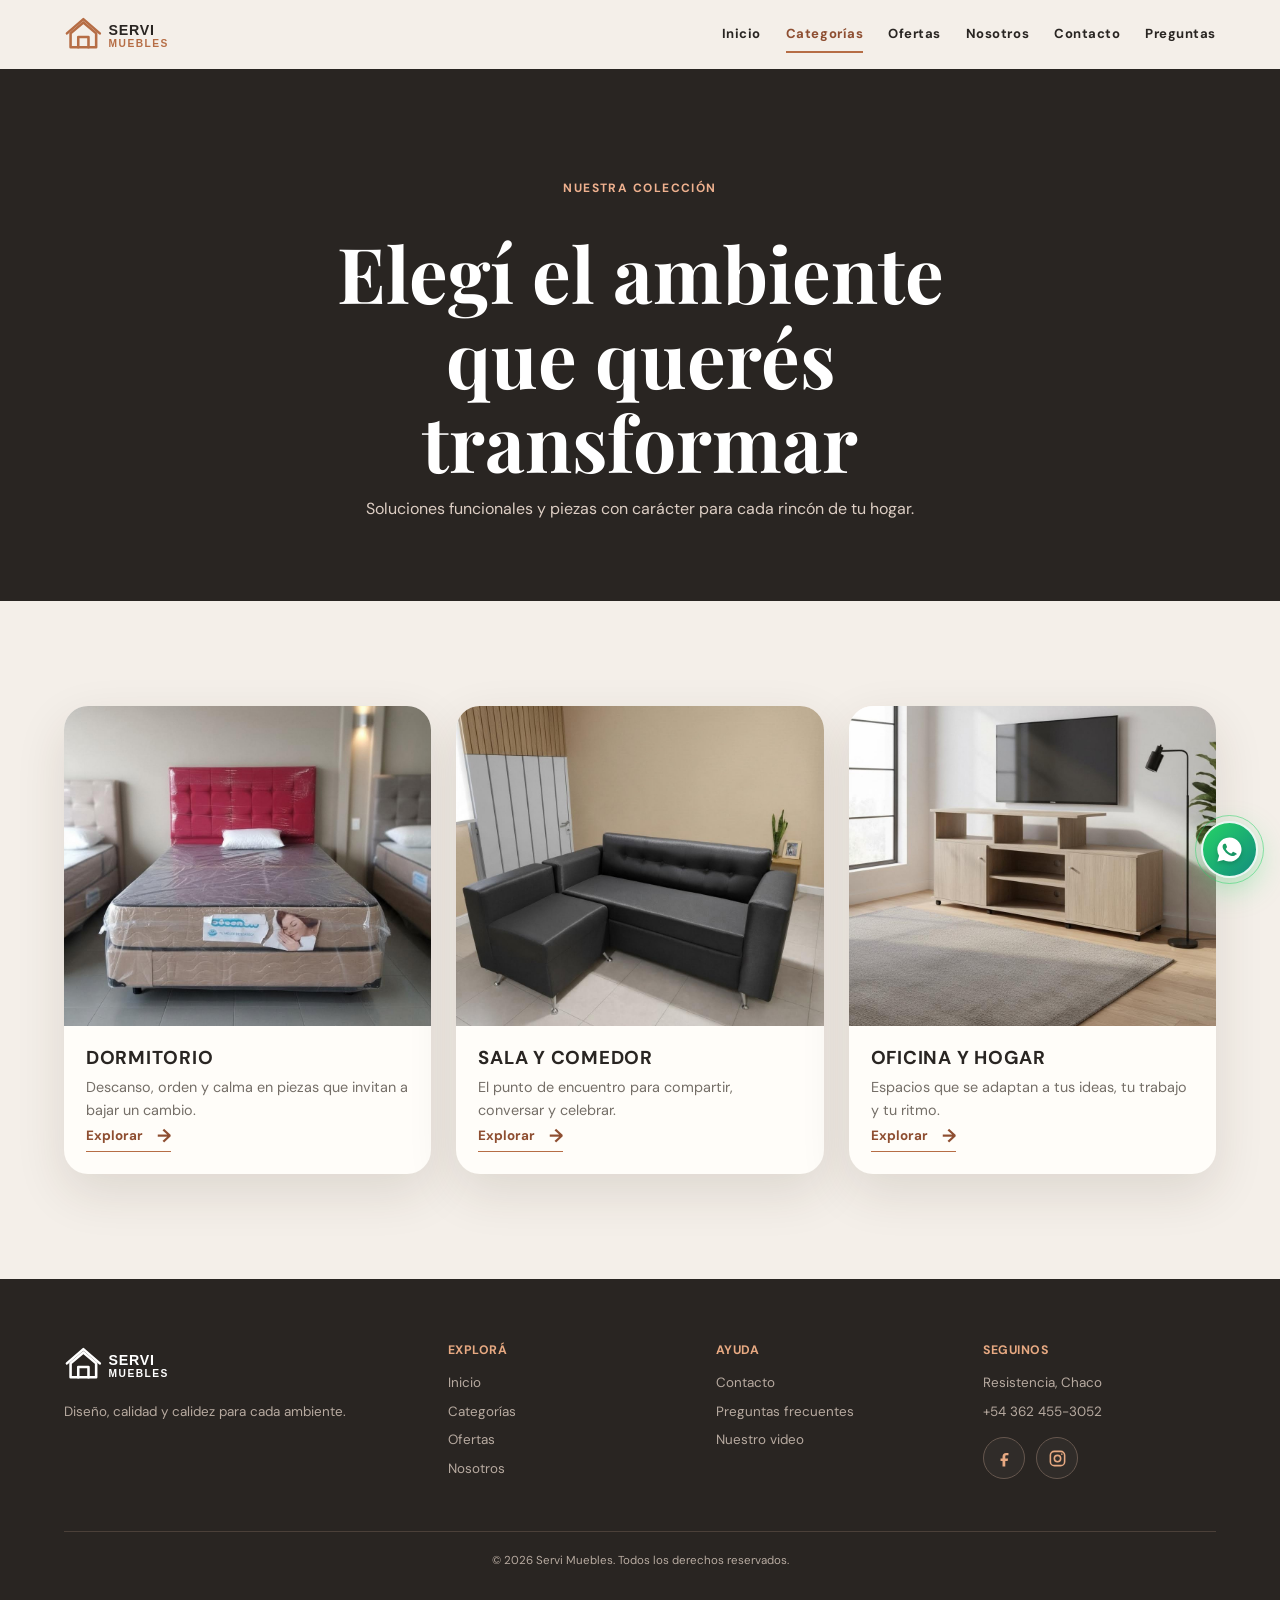
==== commit a77fcaab: "final" ====
--- a/categorias.html
+++ b/categorias.html
@@ -101,6 +101,14 @@
           <h4>Seguinos</h4>
           <p>Resistencia, Chaco</p>
           <p>+54 362 455-3052</p>
+          <div class="soc" aria-label="Redes sociales">
+            <a class="soc-facebook" href="https://www.facebook.com/profile.php?id=61589310125163" target="_blank" rel="noopener noreferrer" aria-label="Facebook" title="Facebook">
+              <svg viewBox="0 0 24 24" aria-hidden="true"><path fill="currentColor" d="M14 8h3V5h-3c-2.8 0-4.5 1.7-4.5 4.7V12H7v3h2.5v7H13v-7h3l.5-3H13V9.7c0-.9.3-1.7 1-1.7Z" /></svg>
+            </a>
+            <a class="soc-instagram" href="https://www.instagram.com/luiscardona6154?utm_source=qr&psln=YjVkaGJ4eGhmbWIw" target="_blank" rel="noopener noreferrer" aria-label="Instagram" title="Instagram">
+              <svg viewBox="0 0 24 24" aria-hidden="true"><rect x="3" y="3" width="18" height="18" rx="5" fill="none" stroke="currentColor" stroke-width="2" /><circle cx="12" cy="12" r="4" fill="none" stroke="currentColor" stroke-width="2" /><circle cx="17.5" cy="6.5" r="1" fill="currentColor" /></svg>
+            </a>
+          </div>
         </div>
       </div>
       <p class="copy">© 2026 Servi Muebles. Todos los derechos reservados.</p>
--- a/styles.css
+++ b/styles.css
@@ -9,3 +9,5 @@
 @media(max-width:768px){.header{padding:12px 5%}.brand img{width:164px}.burger{display:block}.nav{position:absolute;top:100%;left:0;right:0;display:flex;align-items:stretch;flex-direction:column;gap:0;background:rgba(244,239,233,.98);box-shadow:var(--shadow);max-height:0;overflow:hidden;transition:max-height .4s}.nav.open{max-height:420px}.nav a{padding:14px 5%;border-bottom:1px solid var(--line)}.hero{height:calc(100svh - 75px);min-height:560px}.caption{padding:0 12%}.caption h1,.caption h2{font-size:clamp(2.35rem,11vw,4.3rem)}.caption p{font-size:.98rem}.arrow{width:38px;height:38px}.prev{left:4%}.next{right:4%}.sec{padding:75px 5%}.g3,.two{grid-template-columns:1fr}.two{gap:42px}.frame{max-width:620px;margin:0 auto}.info{grid-template-columns:1fr 1fr}.detail-grid{grid-template-columns:repeat(2,1fr)}}
 @media(max-width:520px){.g4,.fgrid,.detail-grid{grid-template-columns:1fr}.section-heading{margin-bottom:32px}.caption{padding:0 13%}.caption .btn{padding:12px 17px}.dots{bottom:22px}.frame{padding-left:15px}.frame:before{inset:15px 15px 0 0}.stats{gap:8px}.stats strong{font-size:1.6rem}.stats span{font-size:.7rem}.info{grid-template-columns:1fr}.form{padding:21px}.wa{right:15px;bottom:15px;width:52px;height:52px}.top{left:15px;bottom:15px}.footer{padding-top:50px}}
 @media(prefers-reduced-motion:reduce){*,*:before,*:after{animation:none!important;transition:none!important;scroll-behavior:auto!important}}
+.soc{gap:11px;margin-top:15px}.soc a{width:42px;height:42px;margin:0;background:rgba(255,255,255,.03);transition:transform .25s,background .25s,border-color .25s,color .25s,box-shadow .25s}.soc a:hover{color:#fff;transform:translateY(-3px) scale(1.06)}.soc .soc-facebook:hover{background:#1877f2;border-color:#1877f2;box-shadow:0 8px 20px rgba(24,119,242,.3)}.soc .soc-instagram:hover{background:linear-gradient(135deg,#feda75,#d62976 55%,#4f5bd5);border-color:#d62976;box-shadow:0 8px 20px rgba(214,41,118,.3)}.soc svg{width:19px;height:19px}
+@media(prefers-reduced-motion:reduce){.soc a{transition:none!important}.soc a:hover{transform:none}}
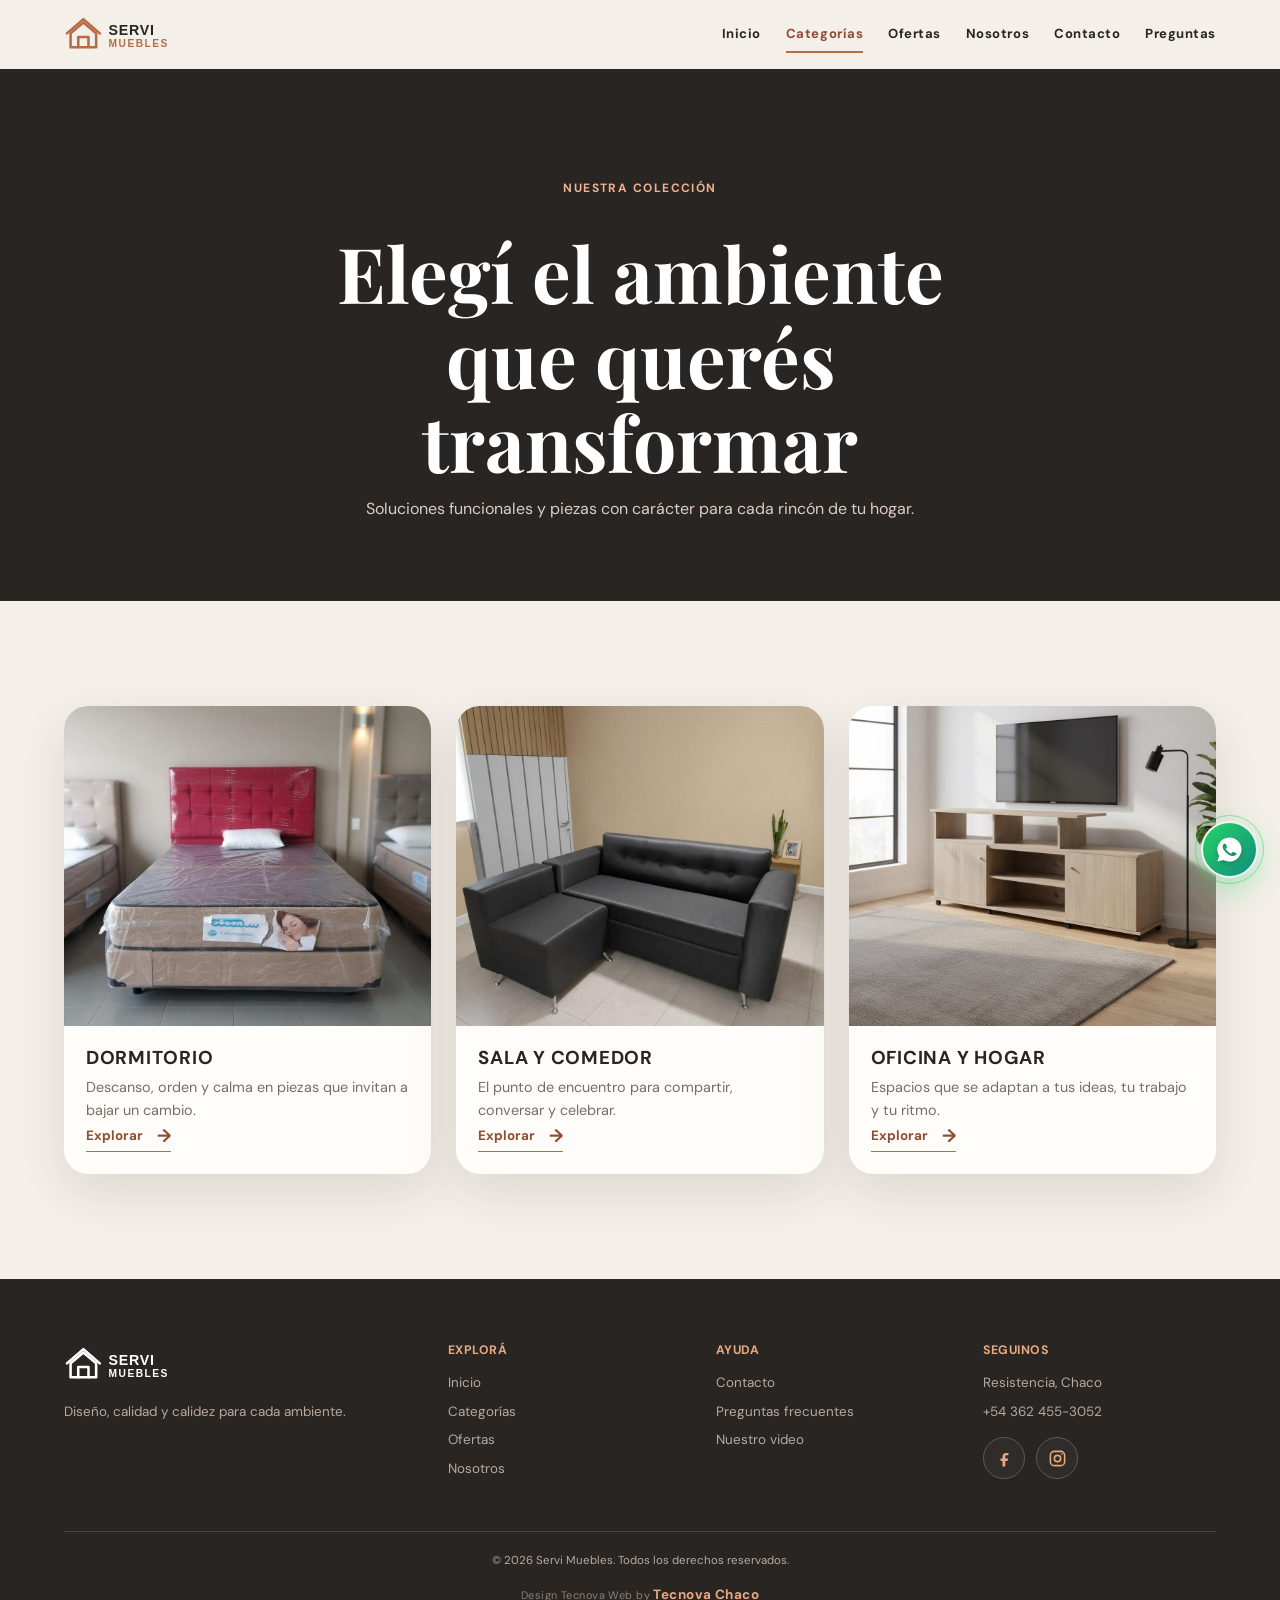
==== commit e51cb8b8: "creditos" ====
--- a/categorias.html
+++ b/categorias.html
@@ -112,6 +112,7 @@
         </div>
       </div>
       <p class="copy">© 2026 Servi Muebles. Todos los derechos reservados.</p>
+      <p class="footer-credit">Design Tecnova Web by <a href="https://tecnovachaco.vercel.app/" target="_blank" rel="noopener noreferrer">Tecnova Chaco</a></p>
     </footer>
     <a
       class="wa"
--- a/styles.css
+++ b/styles.css
@@ -11,3 +11,4 @@
 @media(prefers-reduced-motion:reduce){*,*:before,*:after{animation:none!important;transition:none!important;scroll-behavior:auto!important}}
 .soc{gap:11px;margin-top:15px}.soc a{width:42px;height:42px;margin:0;background:rgba(255,255,255,.03);transition:transform .25s,background .25s,border-color .25s,color .25s,box-shadow .25s}.soc a:hover{color:#fff;transform:translateY(-3px) scale(1.06)}.soc .soc-facebook:hover{background:#1877f2;border-color:#1877f2;box-shadow:0 8px 20px rgba(24,119,242,.3)}.soc .soc-instagram:hover{background:linear-gradient(135deg,#feda75,#d62976 55%,#4f5bd5);border-color:#d62976;box-shadow:0 8px 20px rgba(214,41,118,.3)}.soc svg{width:19px;height:19px}
 @media(prefers-reduced-motion:reduce){.soc a{transition:none!important}.soc a:hover{transform:none}}
+.footer-credit{text-align:center!important;margin:13px auto 0!important;color:#8f7f74!important;font-size:.68rem!important;letter-spacing:.04em}.footer-credit a{display:inline;color:#e7a982!important;font-weight:700;transition:color .25s}.footer-credit a:hover{color:#fff!important}
